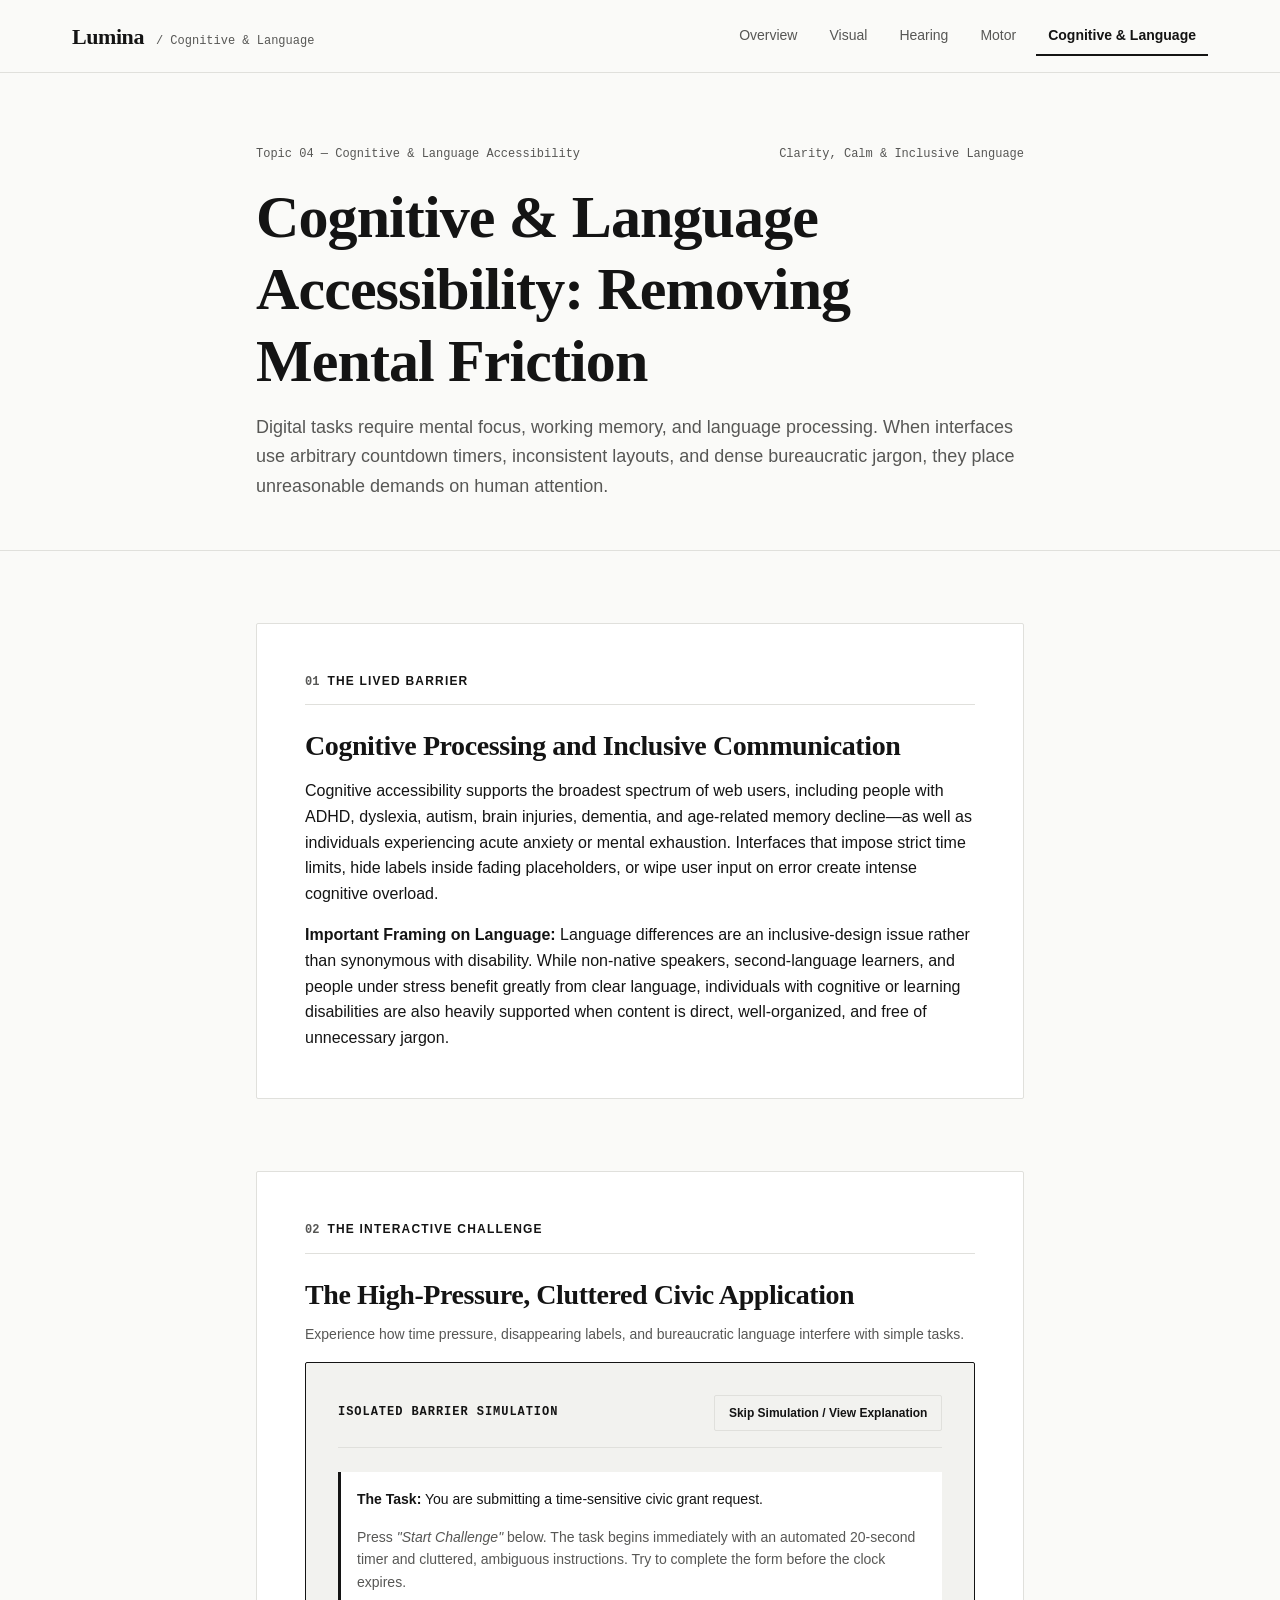
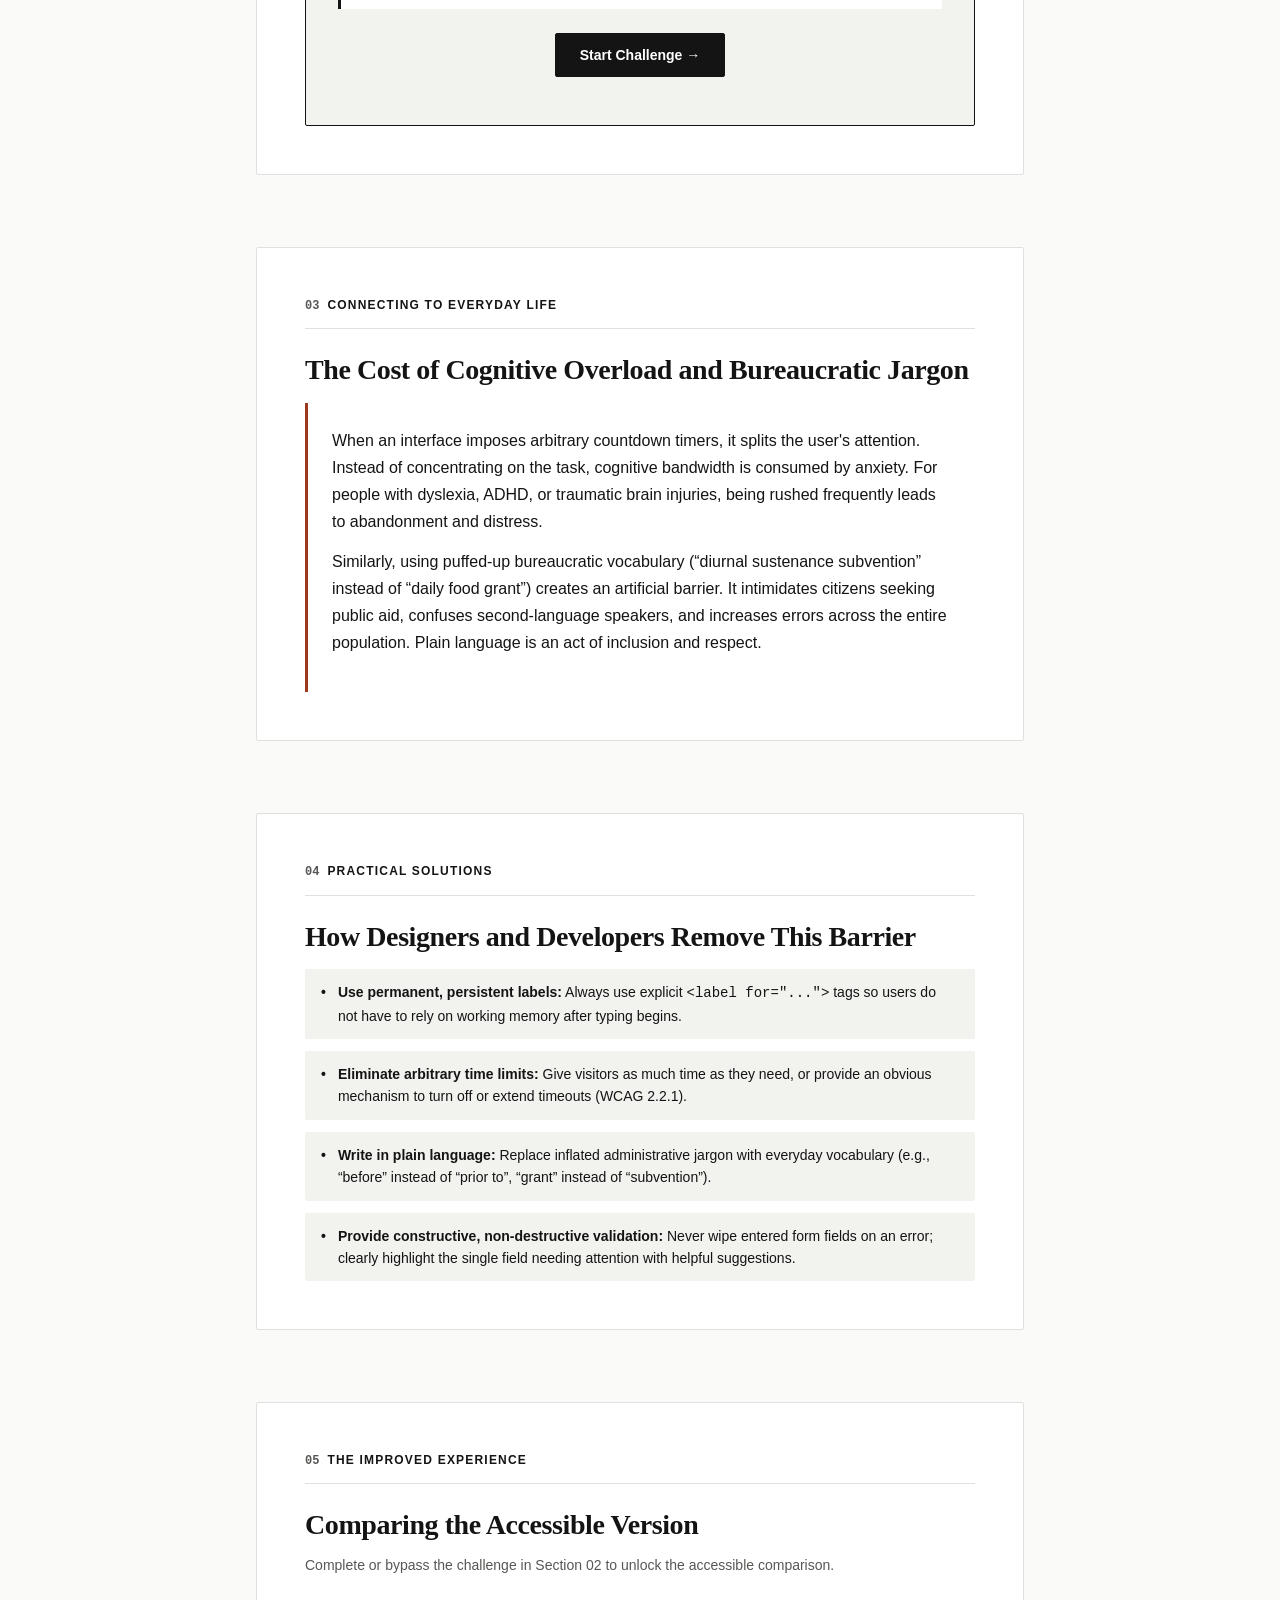
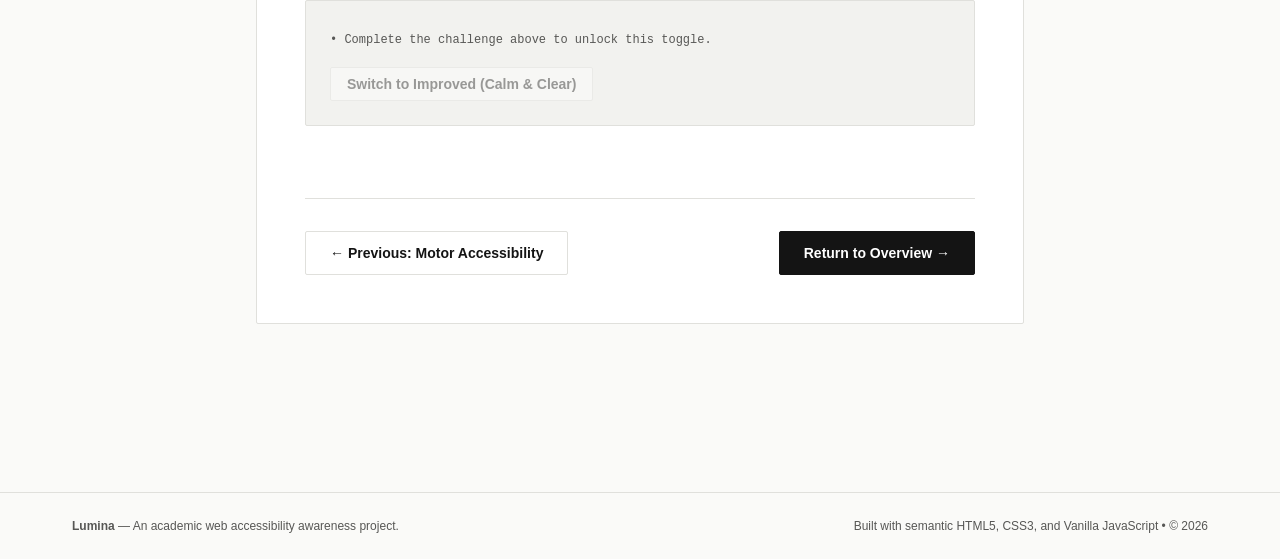
==== cognitive-language.html @ 9ef1d498 "Add initial Lumina accessibility design" ====
<!DOCTYPE html>
<html lang="en">
<head>
  <meta charset="UTF-8">
  <meta name="viewport" content="width=device-width, initial-scale=1.0">
  <title>Cognitive &amp; Language Accessibility — Lumina</title>
  <meta name="description" content="Explore how artificial countdown timers, visual clutter, and complex jargon create barriers, and how clear structure and plain language foster inclusion.">
  <link rel="stylesheet" href="css/style.css">
  <link rel="stylesheet" href="css/topics.css">
</head>
<body>

  <!-- Accessible Skip Link (WCAG 2.4.1) -->
  <a href="#main-content" class="skip-link">Skip to main content</a>

  <!-- Site Header -->
  <header class="site-header">
    <div class="header-container">
      <a href="index.html" class="site-logo" aria-label="Lumina Home">
        <span class="logo-text">Lumina</span>
        <span class="logo-tag">/ Cognitive &amp; Language</span>
      </a>

      <button class="nav-toggle" type="button" aria-expanded="false" aria-label="Open navigation">
        Menu
      </button>

      <nav class="primary-nav" aria-label="Primary Navigation">
        <ul class="nav-list">
          <li><a href="index.html" class="nav-link">Overview</a></li>
          <li><a href="visual.html" class="nav-link">Visual</a></li>
          <li><a href="hearing.html" class="nav-link">Hearing</a></li>
          <li><a href="motor.html" class="nav-link">Motor</a></li>
          <li><a href="cognitive-language.html" class="nav-link" aria-current="page">Cognitive &amp; Language</a></li>
        </ul>
      </nav>
    </div>
  </header>

  <!-- Main Content Landmark -->
  <main id="main-content" class="main-content">
    
    <!-- Topic Header -->
    <header class="topic-header">
      <div class="container-editorial">
        <div class="topic-meta">
          <span>Topic 04 &mdash; Cognitive &amp; Language Accessibility</span>
          <span>Clarity, Calm &amp; Inclusive Language</span>
        </div>
        <h1>Cognitive &amp; Language Accessibility: Removing Mental Friction</h1>
        <p class="lead-text">
          Digital tasks require mental focus, working memory, and language processing. When interfaces use arbitrary countdown timers, inconsistent layouts, and dense bureaucratic jargon, they place unreasonable demands on human attention.
        </p>
      </div>
    </header>

    <div class="container-editorial">
      <div class="topic-flow">

        <!-- 1. Empathetic Introduction -->
        <section class="topic-section" aria-labelledby="intro-heading">
          <div class="section-label">
            <span class="section-num">01</span>
            <span class="section-heading-text">The Lived Barrier</span>
          </div>
          <h2 id="intro-heading" style="font-size: var(--text-xl); margin-bottom: var(--space-md);">
            Cognitive Processing and Inclusive Communication
          </h2>
          <p>
            Cognitive accessibility supports the broadest spectrum of web users, including people with ADHD, dyslexia, autism, brain injuries, dementia, and age-related memory decline—as well as individuals experiencing acute anxiety or mental exhaustion. Interfaces that impose strict time limits, hide labels inside fading placeholders, or wipe user input on error create intense cognitive overload.
          </p>
          <p>
            <strong>Important Framing on Language:</strong> Language differences are an inclusive-design issue rather than synonymous with disability. While non-native speakers, second-language learners, and people under stress benefit greatly from clear language, individuals with cognitive or learning disabilities are also heavily supported when content is direct, well-organized, and free of unnecessary jargon.
          </p>
        </section>

        <!-- 2. The Interactive Challenge (Isolated Sandbox) -->
        <section class="topic-section" aria-labelledby="challenge-heading">
          <div class="section-label">
            <span class="section-num">02</span>
            <span class="section-heading-text">The Interactive Challenge</span>
          </div>
          <h2 id="challenge-heading" style="font-size: var(--text-xl); margin-bottom: var(--space-sm);">
            The High-Pressure, Cluttered Civic Application
          </h2>
          <p class="text-muted" style="font-size: var(--text-sm); margin-bottom: var(--space-md);">
            Experience how time pressure, disappearing labels, and bureaucratic language interfere with simple tasks.
          </p>

          <div class="challenge-sandbox" role="region" aria-label="Cognitive and language challenge sandbox">
            <div class="sandbox-header">
              <span class="sandbox-badge">
                Isolated Barrier Simulation
              </span>
              <button type="button" class="btn btn-outline btn-sm" id="btn-skip-cognitive-challenge">
                Skip Simulation / View Explanation
              </button>
            </div>

            <div class="sandbox-instructions">
              <p>
                <strong>The Task:</strong> You are submitting a time-sensitive civic grant request.
              </p>
              <p style="margin: 0; color: var(--color-text-muted);">
                Press <em>"Start Challenge"</em> below. The task begins immediately with an automated 20-second timer and cluttered, ambiguous instructions. Try to complete the form before the clock expires.
              </p>
            </div>

            <!-- Original Problematic Display Area -->
            <div id="cognitive-language-original-display">
              <div style="text-align: center; margin-bottom: var(--space-md);">
                <button type="button" class="btn btn-primary" id="btn-start-cognitive-task">
                  Start Challenge &rarr;
                </button>
              </div>

              <!-- Active Task Container (Revealed upon Start) -->
              <div id="cognitive-task-active-area" style="display: none;">
                
                <!-- Countdown Timer Bar -->
                <div style="display: flex; justify-content: space-between; align-items: center; background-color: var(--color-surface); border: 1px solid var(--color-border); padding: var(--space-xs) var(--space-md); border-radius: var(--radius-sm); margin-bottom: var(--space-md);">
                  <span style="font-size: var(--text-xs); font-family: var(--font-mono); font-weight: 700;">
                    SESSION TIMEOUT:
                  </span>
                  <span id="cognitive-active-timer" class="cognitive-timer-display">
                    00:20
                  </span>
                </div>

                <!-- Cluttered Bureaucratic Instructions -->
                <div class="cluttered-instruction-box">
                  <p style="font-weight: 700; margin-bottom: 4px;">
                    Statutory Subvention Protocol 8(b):
                  </p>
                  <p style="margin: 0; color: var(--color-text-muted);">
                    Pursuant to subsection 4(c), applicants must furnish diurnal sustenance verification documentation prior to authorization of pecuniary subventions. Non-compliance precipitates immediate declination.
                  </p>
                </div>

                <!-- Cluttered Form: Disappearing Placeholders, No Permanent Labels -->
                <form id="cognitive-cluttered-form">
                  <div class="form-field">
                    <input type="text" placeholder="Enter alphanumeric citizen reference ID..." required>
                  </div>
                  <div class="form-field">
                    <input type="text" placeholder="Designate diurnal sustenance disbursement sum..." required>
                  </div>
                  <div class="form-field">
                    <input type="email" placeholder="Primary electronic transmission address..." required>
                  </div>

                  <button type="submit" class="btn btn-primary btn-sm" style="width: 100%;">
                    Submit Application Before Timeout
                  </button>
                </form>
              </div>
            </div>

            <!-- Feedback Box -->
            <div id="cognitive-challenge-feedback" class="challenge-status-box" aria-live="polite"></div>
          </div>
        </section>

        <!-- 3. Real-Life Explanation Section -->
        <section class="topic-section" aria-labelledby="explanation-heading">
          <div class="section-label">
            <span class="section-num">03</span>
            <span class="section-heading-text">Connecting to Everyday Life</span>
          </div>
          <h2 id="explanation-heading" style="font-size: var(--text-xl); margin-bottom: var(--space-md);">
            The Cost of Cognitive Overload and Bureaucratic Jargon
          </h2>
          <div class="explanation-panel">
            <p>
              When an interface imposes arbitrary countdown timers, it splits the user's attention. Instead of concentrating on the task, cognitive bandwidth is consumed by anxiety. For people with dyslexia, ADHD, or traumatic brain injuries, being rushed frequently leads to abandonment and distress.
            </p>
            <p>
              Similarly, using puffed-up bureaucratic vocabulary (&ldquo;diurnal sustenance subvention&rdquo; instead of &ldquo;daily food grant&rdquo;) creates an artificial barrier. It intimidates citizens seeking public aid, confuses second-language speakers, and increases errors across the entire population. Plain language is an act of inclusion and respect.
            </p>
          </div>
        </section>

        <!-- 4. Practical Solutions (Concise Bullet Points) -->
        <section class="topic-section" aria-labelledby="solutions-heading">
          <div class="section-label">
            <span class="section-num">04</span>
            <span class="section-heading-text">Practical Solutions</span>
          </div>
          <h2 id="solutions-heading" style="font-size: var(--text-xl); margin-bottom: var(--space-md);">
            How Designers and Developers Remove This Barrier
          </h2>
          <ul class="solutions-list">
            <li>
              <span class="solution-bullet">&bull;</span>
              <div>
                <strong>Use permanent, persistent labels:</strong> Always use explicit <code>&lt;label for="..."&gt;</code> tags so users do not have to rely on working memory after typing begins.
              </div>
            </li>
            <li>
              <span class="solution-bullet">&bull;</span>
              <div>
                <strong>Eliminate arbitrary time limits:</strong> Give visitors as much time as they need, or provide an obvious mechanism to turn off or extend timeouts (WCAG 2.2.1).
              </div>
            </li>
            <li>
              <span class="solution-bullet">&bull;</span>
              <div>
                <strong>Write in plain language:</strong> Replace inflated administrative jargon with everyday vocabulary (e.g., &ldquo;before&rdquo; instead of &ldquo;prior to&rdquo;, &ldquo;grant&rdquo; instead of &ldquo;subvention&rdquo;).
              </div>
            </li>
            <li>
              <span class="solution-bullet">&bull;</span>
              <div>
                <strong>Provide constructive, non-destructive validation:</strong> Never wipe entered form fields on an error; clearly highlight the single field needing attention with helpful suggestions.
              </div>
            </li>
          </ul>
        </section>

        <!-- 5. Gated Improved Experience -->
        <section class="topic-section" aria-labelledby="improved-heading">
          <div class="section-label">
            <span class="section-num">05</span>
            <span class="section-heading-text">The Improved Experience</span>
          </div>
          <h2 id="improved-heading" style="font-size: var(--text-xl); margin-bottom: var(--space-sm);">
            Comparing the Accessible Version
          </h2>
          <p class="text-muted" style="font-size: var(--text-sm); margin-bottom: var(--space-lg);">
            Complete or bypass the challenge in Section 02 to unlock the accessible comparison.
          </p>

          <div class="gated-toggle-wrapper">
            <div class="toggle-header">
              <div>
                <span id="cog-lang-gate-status" class="gate-status-msg">
                  &bull; Complete the challenge above to unlock this toggle.
                </span>
              </div>
              <div class="switch-control">
                <button type="button" 
                        class="toggle-btn" 
                        id="cog-lang-toggle-btn" 
                        disabled 
                        aria-disabled="true" 
                        aria-pressed="false">
                  Switch to Improved (Calm &amp; Clear)
                </button>
              </div>
            </div>

            <!-- Improved Experience Card -->
            <div id="cog-lang-improved-display" class="improved-display-card">
              <span class="eyebrow" style="color: var(--color-success);">&check; Calm, Plain-Language Application</span>
              <h3 style="margin-bottom: var(--space-xs);">Community Support Grant Application</h3>
              
              <!-- Plain Language Notice -->
              <div style="background-color: var(--color-surface-muted); border-left: 3px solid var(--color-text); padding: var(--space-md); margin: var(--space-md) 0;">
                <p style="font-weight: 700; font-size: var(--text-sm); margin-bottom: 2px;">
                  What you need to know:
                </p>
                <p style="font-size: var(--text-sm); margin: 0; color: var(--color-text);">
                  If you need emergency funding for daily food or basic living costs, please complete the fields below. There is no countdown timer, and you can take as much time as you need.
                </p>
              </div>

              <!-- Calm Form with Permanent Labels and Helper Notes -->
              <div style="max-width: 32rem; margin-top: var(--space-lg);">
                <div class="form-field">
                  <label for="calm-citizen-id">Full Name or Reference Number</label>
                  <span style="font-size: var(--text-xs); color: var(--color-text-muted);">As it appears on your identification card.</span>
                  <input type="text" id="calm-citizen-id" value="Alex Morgan" readonly>
                </div>

                <div class="form-field">
                  <label for="calm-grant-amount">Requested Grant Amount (&pound;)</label>
                  <span style="font-size: var(--text-xs); color: var(--color-text-muted);">Enter the estimated sum needed for living expenses this week.</span>
                  <input type="text" id="calm-grant-amount" value="150.00" readonly>
                </div>

                <div class="form-field">
                  <label for="calm-contact-email">Email Address</label>
                  <span style="font-size: var(--text-xs); color: var(--color-text-muted);">We will email your confirmation and next steps here.</span>
                  <input type="email" id="calm-contact-email" value="alex.morgan@example.com" readonly>
                </div>
              </div>

              <div style="border-top: 1px solid var(--color-border); padding-top: var(--space-md); margin-top: var(--space-md); font-size: var(--text-xs); color: var(--color-text-muted);">
                <strong>Why this version succeeds:</strong> No countdown timer pressures the reader. Field labels are permanent and clearly separated from helper hints, and the instructions are written in plain, respectful English that everyone can understand.
              </div>
            </div>
          </div>

          <!-- Bottom Navigation -->
          <nav class="topic-nav-footer" aria-label="Experience pagination">
            <a href="motor.html" class="btn btn-outline">
              &larr; Previous: Motor Accessibility
            </a>
            <a href="index.html" class="btn btn-primary">
              Return to Overview &rarr;
            </a>
          </nav>
        </section>

      </div>
    </div>
  </main>

  <!-- Minimal Single-Line Footer -->
  <footer class="site-footer">
    <div class="footer-container">
      <span><strong>Lumina</strong> &mdash; An academic web accessibility awareness project.</span>
      <span>Built with semantic HTML5, CSS3, and Vanilla JavaScript &bull; &copy; 2026</span>
    </div>
  </footer>

  <!-- Scripts -->
  <script src="js/main.js"></script>
  <script src="js/cognitive-language.js"></script>
</body>
</html>
---- css/style.css ----
/* ==========================================================================
   LUMINA CORE DESIGN SYSTEM & STYLESHEET
   Minimalist, editorial visual architecture inspired by SiteInspire.
   Pure CSS3. WCAG 2.1 AA/AAA compliant.
   ========================================================================== */

/* --------------------------------------------------------------------------
   1. Design Tokens (Custom Properties)
   -------------------------------------------------------------------------- */
:root {
  /* SiteInspire Editorial Palette */
  --color-bg: #FAFAF8;              /* Warm gallery alabaster */
  --color-surface: #FFFFFF;         /* Crisp white */
  --color-surface-muted: #F2F2EF;   /* Architectural light stone */
  --color-surface-hover: #ECECE8;   /* Subtle interactive hover */
  
  --color-text: #141414;            /* Deep charcoal ink (> 15:1 contrast) */
  --color-text-muted: #575755;      /* Editorial slate graphite (> 5.8:1 contrast) */
  --color-text-subtle: #767673;     /* Meta / timestamps */

  --color-border: #E0E0DC;          /* Hairline divider */
  --color-border-strong: #141414;   /* High-contrast structural line */

  --color-accent: #9C381E;          /* Terracotta / Sienna accent */
  --color-accent-subtle: #F7EBE8;   /* Soft terracotta tint */
  --color-navy: #1E3A5F;            /* Deep architectural navy */
  --color-success: #1E5C34;         /* Muted forest green */
  --color-success-bg: #EDF5F0;

  /* Typography */
  --font-serif: "Charter", "Bitstream Charter", "Sitka Text", "Cambria", Georgia, serif;
  --font-sans: -apple-system, BlinkMacSystemFont, "Segoe UI", Roboto, "Helvetica Neue", Arial, sans-serif;
  --font-mono: "SFMono-Regular", Consolas, "Liberation Mono", Menlo, Courier, monospace;

  /* Type Scale */
  --text-xs: 0.75rem;     /* 12px */
  --text-sm: 0.875rem;    /* 14px */
  --text-base: 1rem;       /* 16px */
  --text-md: 1.125rem;    /* 18px */
  --text-lg: 1.375rem;    /* 22px */
  --text-xl: 1.75rem;     /* 28px */
  --text-2xl: 2.25rem;    /* 36px */
  --text-3xl: 3rem;       /* 48px */
  --text-4xl: 3.75rem;    /* 60px */

  /* Spacing Scale */
  --space-2xs: 0.25rem;   /* 4px */
  --space-xs: 0.5rem;     /* 8px */
  --space-sm: 0.75rem;    /* 12px */
  --space-md: 1rem;       /* 16px */
  --space-lg: 1.5rem;     /* 24px */
  --space-xl: 2rem;       /* 32px */
  --space-2xl: 3rem;      /* 48px */
  --space-3xl: 4.5rem;    /* 72px */
  --space-4xl: 6rem;      /* 96px */

  /* Structural Dimensions */
  --max-width-site: 75rem;        /* 1200px */
  --max-width-editorial: 52rem;   /* 832px */
  --max-width-prose: 44rem;       /* 704px */
  
  --radius-sm: 2px;
  --radius-md: 4px;

  --transition-quick: 120ms ease;
  --transition-smooth: 200ms ease;
}

/* --------------------------------------------------------------------------
   2. Reset & Baseline
   -------------------------------------------------------------------------- */
*, *::before, *::after {
  box-sizing: border-box;
  margin: 0;
  padding: 0;
}

html {
  font-size: 100%;
  scroll-behavior: smooth;
  text-size-adjust: 100%;
}

@media (prefers-reduced-motion: reduce) {
  html {
    scroll-behavior: auto;
  }
  *, *::before, *::after {
    animation-duration: 0.01ms !important;
    animation-iteration-count: 1 !important;
    transition-duration: 0.01ms !important;
  }
}

body {
  background-color: var(--color-bg);
  color: var(--color-text);
  font-family: var(--font-sans);
  font-size: var(--text-base);
  line-height: 1.6;
  min-height: 100vh;
  display: flex;
  flex-direction: column;
  -webkit-font-smoothing: antialiased;
}

/* --------------------------------------------------------------------------
   3. Accessible Focus Indicators (WCAG 2.4.7 & 2.4.11)
   -------------------------------------------------------------------------- */
:focus-visible {
  outline: 2px solid var(--color-text);
  outline-offset: 3px;
  border-radius: var(--radius-sm);
}

/* Skip to Content Link */
.skip-link {
  position: absolute;
  top: var(--space-md);
  left: var(--space-md);
  background-color: var(--color-text);
  color: var(--color-surface);
  padding: var(--space-xs) var(--space-md);
  font-size: var(--text-sm);
  font-weight: 600;
  text-decoration: none;
  z-index: 9999;
  transform: translateY(-200%);
  transition: transform var(--transition-quick);
  border-radius: var(--radius-sm);
}

.skip-link:focus {
  transform: translateY(0);
}

/* --------------------------------------------------------------------------
   4. Typography
   -------------------------------------------------------------------------- */
h1, h2, h3, h4 {
  font-family: var(--font-serif);
  color: var(--color-text);
  font-weight: 700;
  line-height: 1.2;
  letter-spacing: -0.015em;
}

h1 {
  font-size: clamp(2rem, 4.5vw + 1rem, var(--text-4xl));
  margin-bottom: var(--space-md);
}

h2 {
  font-size: clamp(1.5rem, 2.5vw + 0.5rem, var(--text-2xl));
  margin-bottom: var(--space-sm);
}

h3 {
  font-size: var(--text-lg);
  margin-bottom: var(--space-xs);
}

p {
  margin-bottom: var(--space-md);
}

p:last-child {
  margin-bottom: 0;
}

.lead-text {
  font-size: var(--text-md);
  line-height: 1.65;
  color: var(--color-text-muted);
}

.text-muted {
  color: var(--color-text-muted);
}

.eyebrow {
  display: block;
  font-family: var(--font-mono);
  font-size: var(--text-xs);
  text-transform: uppercase;
  letter-spacing: 0.1em;
  color: var(--color-text-muted);
  margin-bottom: var(--space-xs);
}

/* --------------------------------------------------------------------------
   5. Site Header & Editorial Navigation
   -------------------------------------------------------------------------- */
.site-header {
  background-color: var(--color-bg);
  border-bottom: 1px solid var(--color-border);
  position: sticky;
  top: 0;
  z-index: 100;
}

.header-container {
  max-width: var(--max-width-site);
  margin: 0 auto;
  padding: var(--space-md) var(--space-xl);
  display: flex;
  align-items: center;
  justify-content: space-between;
  gap: var(--space-md);
}

.site-logo {
  display: flex;
  align-items: baseline;
  gap: var(--space-xs);
  text-decoration: none;
  color: var(--color-text);
}

.logo-text {
  font-family: var(--font-serif);
  font-size: var(--text-lg);
  font-weight: 700;
  letter-spacing: -0.02em;
}

.logo-tag {
  font-family: var(--font-mono);
  font-size: var(--text-xs);
  color: var(--color-text-muted);
  margin-left: var(--space-2xs);
}

.primary-nav {
  display: flex;
  align-items: center;
}

.nav-list {
  display: flex;
  align-items: center;
  list-style: none;
  gap: var(--space-xs);
}

.nav-link {
  display: inline-block;
  padding: var(--space-xs) var(--space-sm);
  color: var(--color-text-muted);
  text-decoration: none;
  font-size: var(--text-sm);
  font-weight: 500;
  border-bottom: 2px solid transparent;
  transition: color var(--transition-quick), border-color var(--transition-quick);
}

.nav-link:hover {
  color: var(--color-text);
}

.nav-link[aria-current="page"] {
  color: var(--color-text);
  font-weight: 600;
  border-bottom-color: var(--color-text);
}

/* Mobile Nav Toggle */
.nav-toggle {
  display: none;
  background: transparent;
  border: 1px solid var(--color-border);
  border-radius: var(--radius-sm);
  padding: var(--space-xs) var(--space-sm);
  color: var(--color-text);
  font-family: var(--font-sans);
  font-size: var(--text-xs);
  font-weight: 600;
  text-transform: uppercase;
  letter-spacing: 0.05em;
  cursor: pointer;
}

.nav-toggle:hover {
  background-color: var(--color-surface);
}

/* --------------------------------------------------------------------------
   6. Content Layout Containers
   -------------------------------------------------------------------------- */
.main-content {
  flex: 1;
}

.container {
  max-width: var(--max-width-site);
  margin: 0 auto;
  padding: 0 var(--space-xl);
}

.container-editorial {
  max-width: var(--max-width-editorial);
  margin: 0 auto;
  padding: 0 var(--space-xl);
}

/* --------------------------------------------------------------------------
   7. Buttons & Links (Understated Editorial Styling)
   -------------------------------------------------------------------------- */
.btn {
  display: inline-flex;
  align-items: center;
  justify-content: center;
  gap: var(--space-xs);
  min-height: 44px;
  padding: var(--space-xs) var(--space-lg);
  font-family: var(--font-sans);
  font-size: var(--text-sm);
  font-weight: 600;
  text-decoration: none;
  border-radius: var(--radius-sm);
  border: 1px solid transparent;
  cursor: pointer;
  transition: background-color var(--transition-quick), color var(--transition-quick), border-color var(--transition-quick);
}

.btn-primary {
  background-color: var(--color-text);
  color: var(--color-surface);
  border-color: var(--color-text);
}

.btn-primary:hover {
  background-color: #2E2E2E;
  border-color: #2E2E2E;
}

.btn-outline {
  background-color: transparent;
  color: var(--color-text);
  border-color: var(--color-border);
}

.btn-outline:hover {
  background-color: var(--color-surface);
  border-color: var(--color-text);
}

.btn-subtle {
  background-color: var(--color-surface-muted);
  color: var(--color-text);
  border-color: var(--color-border);
}

.btn-subtle:hover {
  background-color: var(--color-surface);
  border-color: var(--color-text-muted);
}

.btn-sm {
  min-height: 36px;
  padding: 0.35rem 0.85rem;
  font-size: var(--text-xs);
}

/* --------------------------------------------------------------------------
   8. Clean Minimalist Single-Line Footer
   -------------------------------------------------------------------------- */
.site-footer {
  border-top: 1px solid var(--color-border);
  background-color: var(--color-bg);
  margin-top: var(--space-4xl);
  padding: var(--space-lg) 0;
}

.footer-container {
  max-width: var(--max-width-site);
  margin: 0 auto;
  padding: 0 var(--space-xl);
  display: flex;
  justify-content: space-between;
  align-items: center;
  flex-wrap: wrap;
  gap: var(--space-sm);
  font-size: var(--text-xs);
  color: var(--color-text-muted);
}

.footer-container a {
  color: var(--color-text);
  text-decoration: none;
}

.footer-container a:hover {
  text-decoration: underline;
}

/* --------------------------------------------------------------------------
   9. Responsive Breakpoints
   -------------------------------------------------------------------------- */
@media (max-width: 860px) {
  .header-container {
    padding: var(--space-sm) var(--space-md);
  }

  .nav-toggle {
    display: inline-flex;
  }

  .primary-nav {
    display: none;
    position: absolute;
    top: 100%;
    left: 0;
    right: 0;
    background-color: var(--color-bg);
    border-bottom: 1px solid var(--color-border);
    padding: var(--space-md);
    box-shadow: 0 4px 12px rgba(0, 0, 0, 0.05);
  }

  .primary-nav.is-open {
    display: block;
  }

  .nav-list {
    flex-direction: column;
    align-items: stretch;
    gap: var(--space-2xs);
  }

  .nav-link {
    padding: var(--space-sm) var(--space-md);
    width: 100%;
    border-bottom: none;
  }

  .nav-link[aria-current="page"] {
    background-color: var(--color-surface-muted);
  }

  .container,
  .container-editorial {
    padding: 0 var(--space-md);
  }

  .footer-container {
    flex-direction: column;
    align-items: flex-start;
  }
}
---- css/topics.css ----
/* ==========================================================================
   LUMINA TOPIC EXPERIENCES & INTERACTIVE CHALLENGES
   Editorial layout, isolated sandboxes, gated toggles, and accessible comparisons.
   ========================================================================== */

/* --------------------------------------------------------------------------
   1. Topic Header & Section Structure
   -------------------------------------------------------------------------- */
.topic-header {
  padding: var(--space-3xl) 0 var(--space-2xl) 0;
  border-bottom: 1px solid var(--color-border);
}

.topic-meta {
  display: flex;
  align-items: center;
  justify-content: space-between;
  gap: var(--space-md);
  margin-bottom: var(--space-md);
  font-family: var(--font-mono);
  font-size: var(--text-xs);
  color: var(--color-text-muted);
}

.topic-flow {
  display: flex;
  flex-direction: column;
  gap: var(--space-3xl);
  padding: var(--space-3xl) 0;
}

.topic-section {
  position: relative;
  background-color: var(--color-surface);
  border: 1px solid var(--color-border);
  border-radius: var(--radius-sm);
  padding: clamp(var(--space-xl), 4vw, var(--space-2xl));
}

.section-label {
  display: flex;
  align-items: baseline;
  gap: var(--space-xs);
  margin-bottom: var(--space-lg);
  border-bottom: 1px solid var(--color-border);
  padding-bottom: var(--space-sm);
}

.section-num {
  font-family: var(--font-mono);
  font-size: var(--text-xs);
  font-weight: 700;
  color: var(--color-text-muted);
}

.section-heading-text {
  font-family: var(--font-sans);
  font-size: var(--text-xs);
  text-transform: uppercase;
  letter-spacing: 0.1em;
  font-weight: 700;
  color: var(--color-text);
}

/* --------------------------------------------------------------------------
   2. Dedicated Challenge Sandbox (Isolated Demonstration)
   -------------------------------------------------------------------------- */
.challenge-sandbox {
  border: 1px solid var(--color-border-strong);
  background-color: var(--color-surface-muted);
  border-radius: var(--radius-sm);
  padding: var(--space-xl);
  position: relative;
  margin-top: var(--space-md);
}

.sandbox-header {
  display: flex;
  align-items: center;
  justify-content: space-between;
  flex-wrap: wrap;
  gap: var(--space-sm);
  padding-bottom: var(--space-md);
  margin-bottom: var(--space-lg);
  border-bottom: 1px solid var(--color-border);
}

.sandbox-badge {
  font-family: var(--font-mono);
  font-size: var(--text-xs);
  font-weight: 700;
  text-transform: uppercase;
  letter-spacing: 0.08em;
  color: var(--color-text);
  display: inline-flex;
  align-items: center;
  gap: var(--space-2xs);
}

.sandbox-instructions {
  background-color: var(--color-surface);
  border-left: 3px solid var(--color-text);
  padding: var(--space-md);
  margin-bottom: var(--space-lg);
  font-size: var(--text-sm);
  line-height: 1.6;
}

.sandbox-interactive-zone {
  background-color: var(--color-surface);
  border: 1px solid var(--color-border);
  border-radius: var(--radius-sm);
  padding: var(--space-xl);
  margin-bottom: var(--space-lg);
}

.challenge-status-box {
  margin-top: var(--space-md);
  padding: var(--space-md);
  border: 1px solid var(--color-border);
  background-color: var(--color-surface);
  font-size: var(--text-sm);
  line-height: 1.6;
  display: none;
}

.challenge-status-box.is-visible {
  display: block;
}

/* --------------------------------------------------------------------------
   3. Real-Life Explanation Section (Connecting Difficulty to Barriers)
   -------------------------------------------------------------------------- */
.explanation-panel {
  background-color: var(--color-surface);
  border-left: 3px solid var(--color-accent);
  padding: var(--space-lg);
  margin-top: var(--space-md);
  font-size: var(--text-base);
  line-height: 1.7;
}

.explanation-panel p {
  color: var(--color-text);
  margin-bottom: var(--space-sm);
}

/* --------------------------------------------------------------------------
   4. Practical Solutions (Clean, Understandable Bullet Points)
   -------------------------------------------------------------------------- */
.solutions-list {
  list-style: none;
  margin-top: var(--space-md);
  display: flex;
  flex-direction: column;
  gap: var(--space-sm);
}

.solutions-list li {
  display: flex;
  align-items: flex-start;
  gap: var(--space-sm);
  font-size: var(--text-sm);
  line-height: 1.6;
  padding: var(--space-sm) var(--space-md);
  background-color: var(--color-surface-muted);
  border-radius: var(--radius-sm);
}

.solution-bullet {
  font-weight: 700;
  color: var(--color-text);
  flex-shrink: 0;
}

/* --------------------------------------------------------------------------
   5. Gated Improved-Version Toggle & Reveal
   -------------------------------------------------------------------------- */
.gated-toggle-wrapper {
  background-color: var(--color-surface-muted);
  border: 1px solid var(--color-border);
  border-radius: var(--radius-sm);
  padding: var(--space-lg);
  margin-bottom: var(--space-xl);
}

.toggle-header {
  display: flex;
  align-items: center;
  justify-content: space-between;
  flex-wrap: wrap;
  gap: var(--space-md);
}

.gate-status-msg {
  font-family: var(--font-mono);
  font-size: var(--text-xs);
  color: var(--color-text-muted);
}

.gate-status-msg.is-unlocked {
  color: var(--color-success);
  font-weight: 700;
}

.switch-control {
  display: inline-flex;
  align-items: center;
  gap: var(--space-xs);
}

.toggle-btn {
  background-color: var(--color-surface);
  border: 1px solid var(--color-border);
  padding: var(--space-xs) var(--space-md);
  font-size: var(--text-sm);
  font-weight: 600;
  cursor: pointer;
  border-radius: var(--radius-sm);
  color: var(--color-text);
  transition: all var(--transition-quick);
}

.toggle-btn:disabled {
  opacity: 0.4;
  cursor: not-allowed;
  border-color: var(--color-border);
}

.toggle-btn.is-active {
  background-color: var(--color-text);
  color: var(--color-surface);
  border-color: var(--color-text);
}

.improved-display-card {
  display: none;
  background-color: var(--color-surface);
  border: 1px solid var(--color-border-strong);
  border-radius: var(--radius-sm);
  padding: var(--space-xl);
  margin-top: var(--space-lg);
}

.improved-display-card.is-active {
  display: block;
}

/* --------------------------------------------------------------------------
   6. Visual Challenge Specifics (Dark / Occluded Visual Field Simulation)
   -------------------------------------------------------------------------- */
.occluded-viewport {
  position: relative;
  width: 100%;
  min-height: 220px;
  background-color: #0F0F0E; /* Dark simulated obstructed field */
  border: 1px solid #2B2B28;
  border-radius: var(--radius-sm);
  overflow: hidden;
  display: flex;
  align-items: center;
  justify-content: center;
  color: #FFFFFF;
}

.occluded-overlay {
  position: absolute;
  inset: 0;
  background: radial-gradient(circle at center, rgba(15,15,14,0.92) 0%, rgba(10,10,10,0.99) 70%);
  display: flex;
  flex-direction: column;
  align-items: center;
  justify-content: center;
  text-align: center;
  padding: var(--space-md);
  font-family: var(--font-mono);
  font-size: var(--text-xs);
  color: #A3A39E;
}

.occluded-task-content {
  opacity: 0.05; /* Barely perceptible visual cues, simulating severe visual obstruction */
  pointer-events: none;
}

/* --------------------------------------------------------------------------
   7. Hearing Challenge Specifics (Silent Audio-Only Media Broadcast)
   -------------------------------------------------------------------------- */
.silent-broadcast-frame {
  background-color: #1A1A18;
  color: #FFFFFF;
  border-radius: var(--radius-sm);
  padding: var(--space-xl);
  text-align: center;
  position: relative;
}

.audio-track-status {
  display: inline-flex;
  align-items: center;
  gap: var(--space-2xs);
  background-color: #2D2D2A;
  color: #E0E0DC;
  font-family: var(--font-mono);
  font-size: var(--text-xs);
  padding: 0.25rem 0.6rem;
  border-radius: var(--radius-sm);
  margin-bottom: var(--space-md);
}

.silent-media-screen {
  min-height: 120px;
  background-color: #0D0D0C;
  border: 1px solid #333330;
  border-radius: var(--radius-sm);
  display: flex;
  flex-direction: column;
  align-items: center;
  justify-content: center;
  padding: var(--space-md);
  margin-bottom: var(--space-lg);
}

/* --------------------------------------------------------------------------
   8. Motor Challenge Specifics (Local Pointer Suppression)
   -------------------------------------------------------------------------- */
.pointer-suppressed-area {
  position: relative;
  background-color: var(--color-surface);
  border: 1px solid var(--color-border);
  padding: var(--space-lg);
}

.pointer-suppressed-controls {
  display: flex;
  flex-direction: column;
  gap: var(--space-md);
}

.pointer-warning-banner {
  font-family: var(--font-mono);
  font-size: var(--text-xs);
  background-color: var(--color-surface-muted);
  border: 1px solid var(--color-border);
  padding: var(--space-xs) var(--space-sm);
  margin-bottom: var(--space-md);
  color: var(--color-text);
}

/* Deliberately poor keyboard order demonstration */
.awkward-btn {
  padding: 6px 10px;
  font-size: var(--text-xs);
  border: 1px solid #CCC;
  background: #FFF;
  cursor: pointer;
}

.awkward-btn:focus {
  /* Missing prominent outline on one control in the barrier version */
  outline: none;
}

/* --------------------------------------------------------------------------
   9. Cognitive & Language Challenge Specifics
   -------------------------------------------------------------------------- */
.cognitive-timer-display {
  font-family: var(--font-mono);
  font-size: var(--text-md);
  font-weight: 700;
  color: var(--color-accent);
}

.cluttered-instruction-box {
  background-color: var(--color-surface-muted);
  border: 1px solid var(--color-border);
  padding: var(--space-md);
  font-size: var(--text-xs);
  line-height: 1.7;
  margin-bottom: var(--space-md);
}

/* Form Styles */
.form-field {
  display: flex;
  flex-direction: column;
  gap: var(--space-2xs);
  margin-bottom: var(--space-md);
}

.form-field label {
  font-size: var(--text-sm);
  font-weight: 600;
  color: var(--color-text);
}

.form-field input,
.form-field select,
.form-field textarea {
  padding: var(--space-xs) var(--space-sm);
  border: 1px solid var(--color-border);
  border-radius: var(--radius-sm);
  font-family: var(--font-sans);
  font-size: var(--text-sm);
  background-color: var(--color-surface);
  color: var(--color-text);
  min-height: 40px;
}

.form-field input:focus,
.form-field select:focus,
.form-field textarea:focus {
  border-color: var(--color-text);
}

/* --------------------------------------------------------------------------
   10. Topic Pagination
   -------------------------------------------------------------------------- */
.topic-nav-footer {
  display: flex;
  justify-content: space-between;
  align-items: center;
  flex-wrap: wrap;
  gap: var(--space-md);
  margin-top: var(--space-3xl);
  padding-top: var(--space-xl);
  border-top: 1px solid var(--color-border);
}
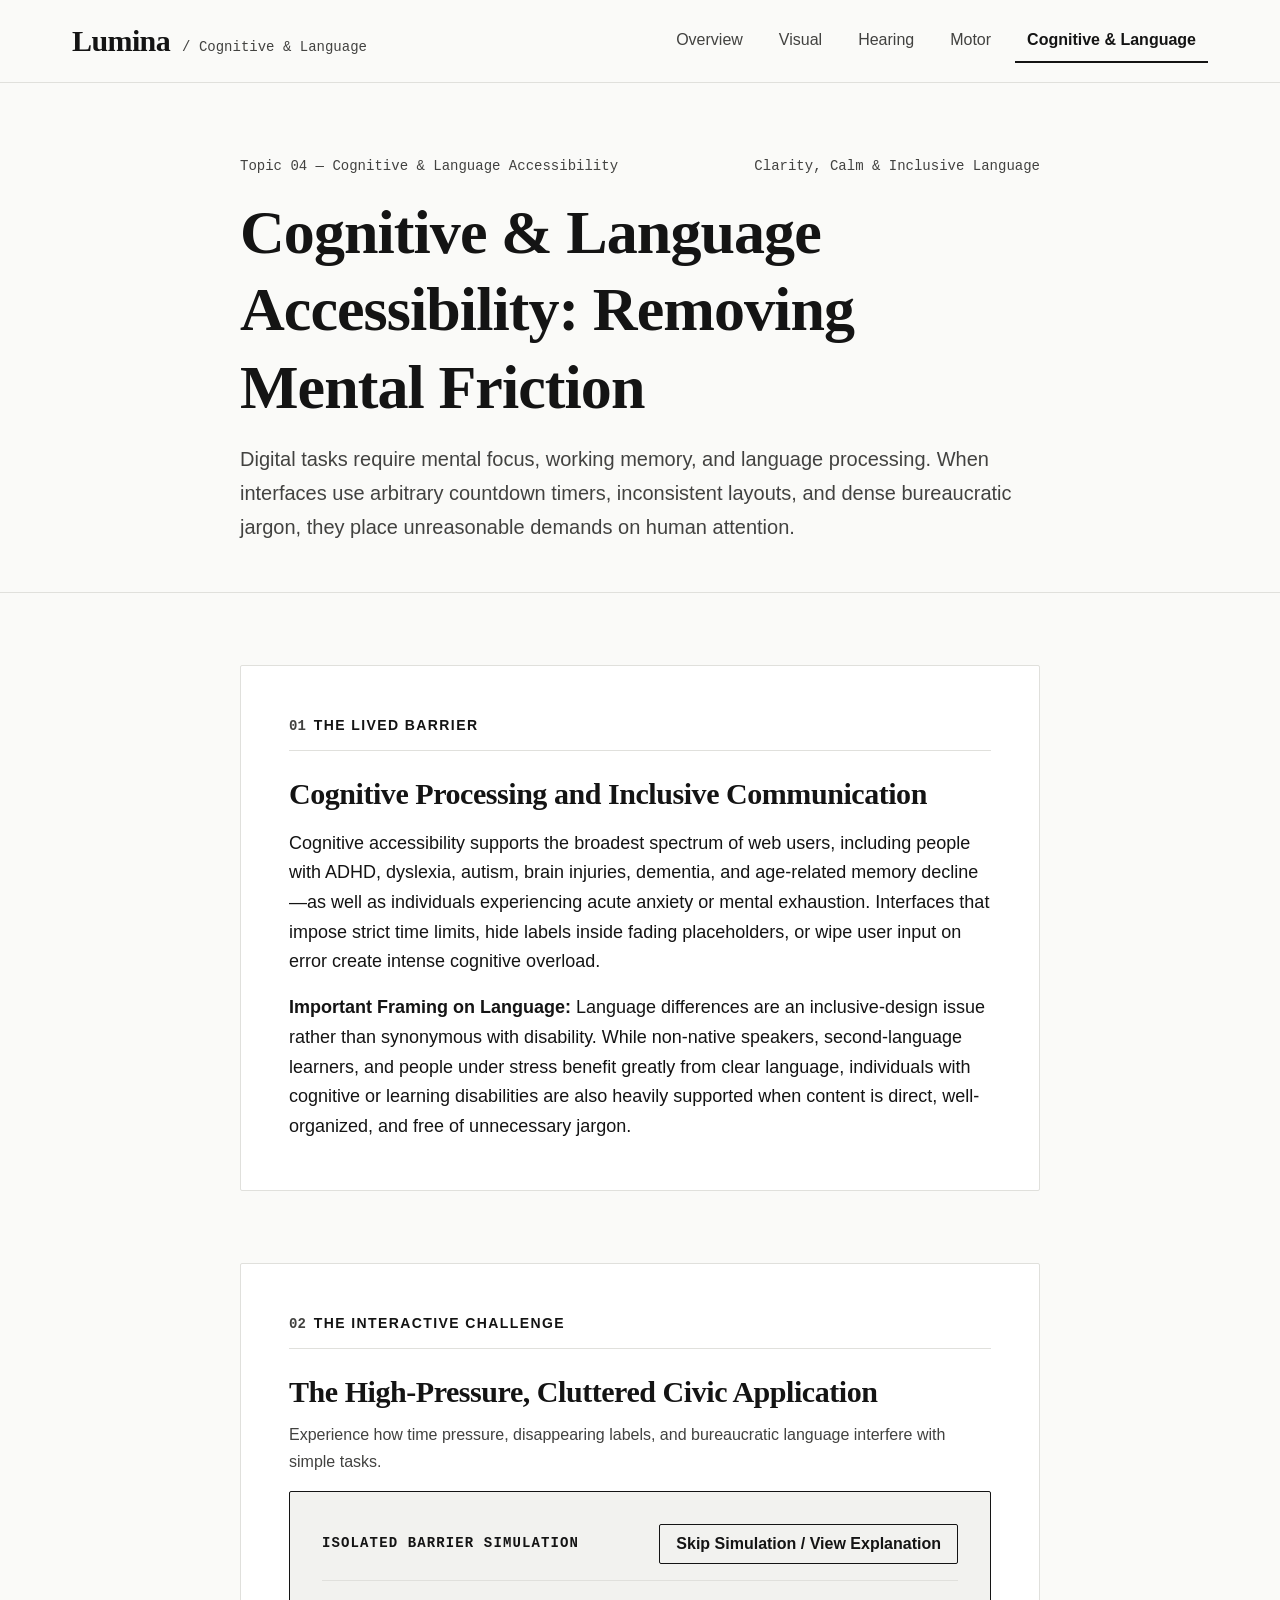
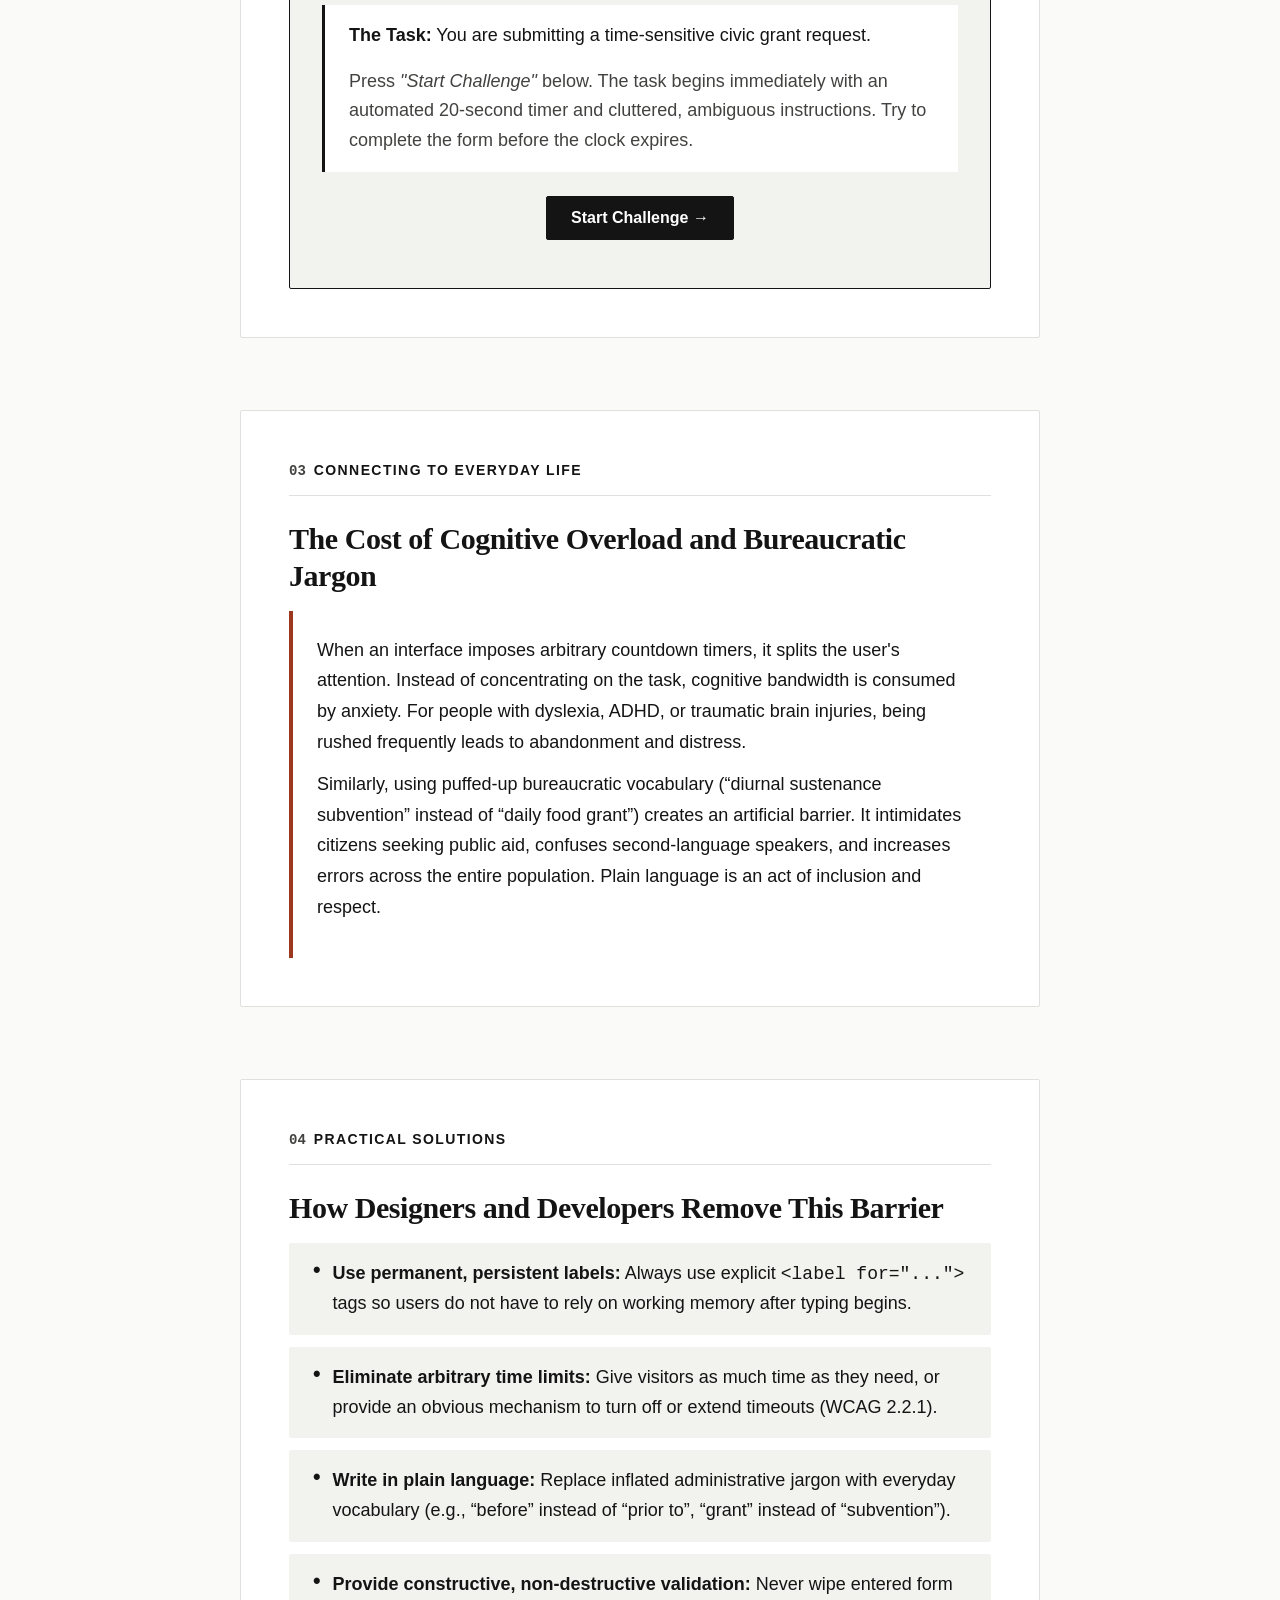
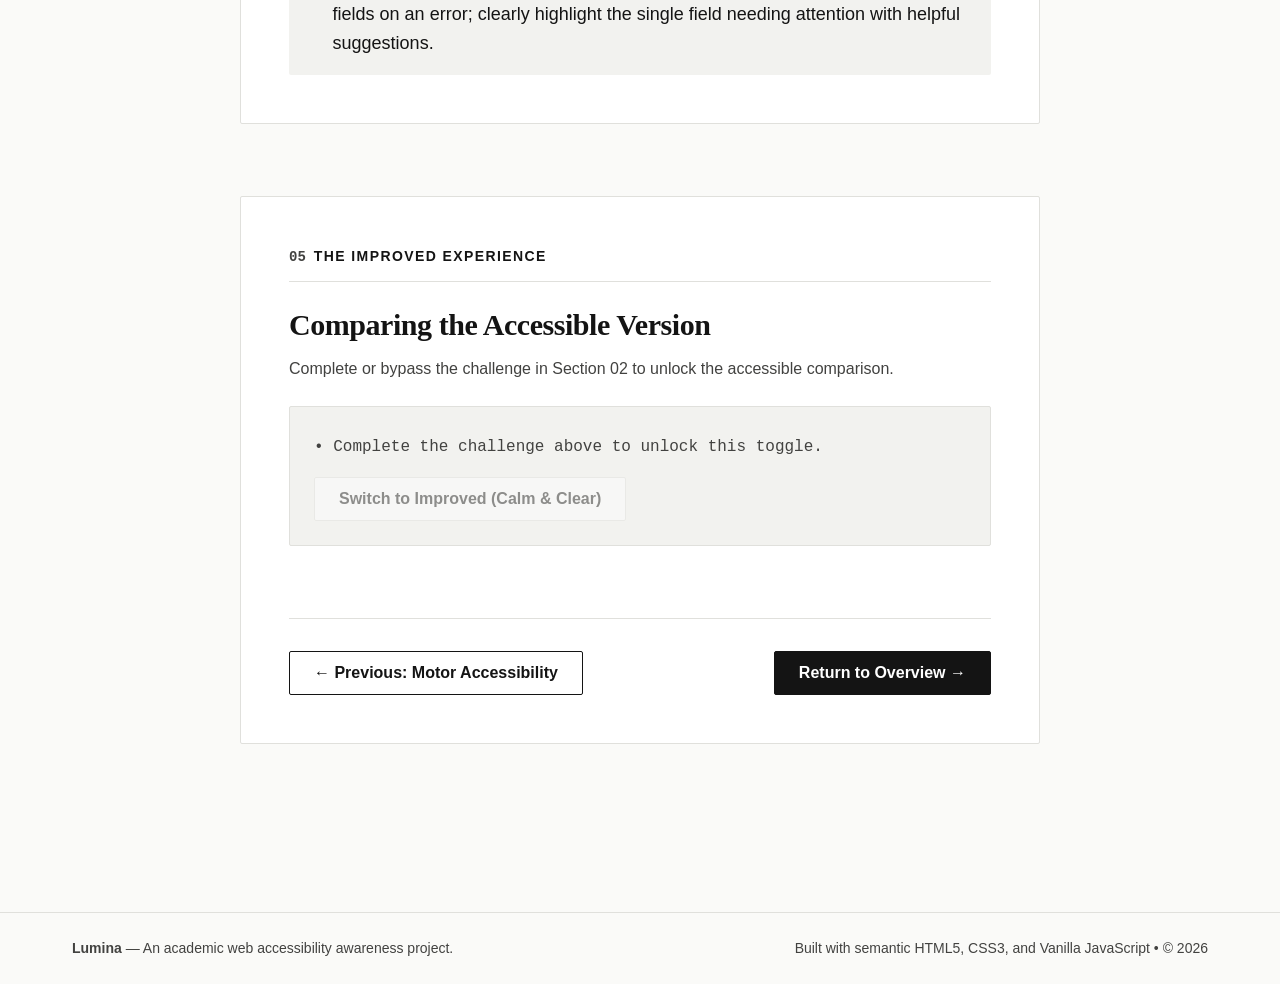
==== commit da3ef810: "Update Lumina accessibilty challenges and design" ====
--- a/cognitive-language.html
+++ b/cognitive-language.html
@@ -249,43 +249,49 @@
               </div>
             </div>
 
-            <!-- Improved Experience Card -->
+            <!-- Improved Experience Card with Second Attempt Task -->
             <div id="cog-lang-improved-display" class="improved-display-card">
               <span class="eyebrow" style="color: var(--color-success);">&check; Calm, Plain-Language Application</span>
-              <h3 style="margin-bottom: var(--space-xs);">Community Support Grant Application</h3>
+              <h3 style="margin-bottom: var(--space-xs);">Community Support Grant Application (Try the Task Again)</h3>
               
               <!-- Plain Language Notice -->
               <div style="background-color: var(--color-surface-muted); border-left: 3px solid var(--color-text); padding: var(--space-md); margin: var(--space-md) 0;">
-                <p style="font-weight: 700; font-size: var(--text-sm); margin-bottom: 2px;">
+                <p style="font-weight: 700; font-size: var(--text-base); margin-bottom: 2px;">
                   What you need to know:
                 </p>
-                <p style="font-size: var(--text-sm); margin: 0; color: var(--color-text);">
+                <p style="font-size: var(--text-base); margin: 0; color: var(--color-text);">
                   If you need emergency funding for daily food or basic living costs, please complete the fields below. There is no countdown timer, and you can take as much time as you need.
                 </p>
               </div>
 
-              <!-- Calm Form with Permanent Labels and Helper Notes -->
-              <div style="max-width: 32rem; margin-top: var(--space-lg);">
+              <!-- Interactive Second Attempt Form with Permanent Labels and Helper Notes -->
+              <form id="cog-lang-improved-attempt-form" style="max-width: 32rem; margin-top: var(--space-lg);">
                 <div class="form-field">
-                  <label for="calm-citizen-id">Full Name or Reference Number</label>
+                  <label for="imp-calm-name">Full Name or Reference Number</label>
                   <span style="font-size: var(--text-xs); color: var(--color-text-muted);">As it appears on your identification card.</span>
-                  <input type="text" id="calm-citizen-id" value="Alex Morgan" readonly>
+                  <input type="text" id="imp-calm-name" value="Alex Morgan" required>
                 </div>
 
                 <div class="form-field">
-                  <label for="calm-grant-amount">Requested Grant Amount (&pound;)</label>
+                  <label for="imp-calm-amount">Requested Grant Amount (&pound;)</label>
                   <span style="font-size: var(--text-xs); color: var(--color-text-muted);">Enter the estimated sum needed for living expenses this week.</span>
-                  <input type="text" id="calm-grant-amount" value="150.00" readonly>
+                  <input type="text" id="imp-calm-amount" value="150.00" required>
                 </div>
 
                 <div class="form-field">
-                  <label for="calm-contact-email">Email Address</label>
+                  <label for="imp-calm-email">Email Address</label>
                   <span style="font-size: var(--text-xs); color: var(--color-text-muted);">We will email your confirmation and next steps here.</span>
-                  <input type="email" id="calm-contact-email" value="alex.morgan@example.com" readonly>
-                </div>
-              </div>
-
-              <div style="border-top: 1px solid var(--color-border); padding-top: var(--space-md); margin-top: var(--space-md); font-size: var(--text-xs); color: var(--color-text-muted);">
+                  <input type="email" id="imp-calm-email" value="alex.morgan@example.com" required>
+                </div>
+
+                <button type="submit" class="btn btn-primary btn-sm" style="margin-top: var(--space-xs);">
+                  Submit Application Calmly
+                </button>
+
+                <div id="cog-lang-improved-feedback" style="margin-top: var(--space-md); padding: var(--space-md); background-color: var(--color-surface-muted); font-size: var(--text-sm); display: none;" aria-live="polite"></div>
+              </form>
+
+              <div style="border-top: 1px solid var(--color-border); padding-top: var(--space-md); margin-top: var(--space-md); font-size: var(--text-sm); color: var(--color-text-muted);">
                 <strong>Why this version succeeds:</strong> No countdown timer pressures the reader. Field labels are permanent and clearly separated from helper hints, and the instructions are written in plain, respectful English that everyone can understand.
               </div>
             </div>
--- a/css/style.css
+++ b/css/style.css
@@ -15,8 +15,8 @@
   --color-surface-hover: #ECECE8;   /* Subtle interactive hover */
   
   --color-text: #141414;            /* Deep charcoal ink (> 15:1 contrast) */
-  --color-text-muted: #575755;      /* Editorial slate graphite (> 5.8:1 contrast) */
-  --color-text-subtle: #767673;     /* Meta / timestamps */
+  --color-text-muted: #424240;      /* Editorial slate graphite (> 8.5:1 contrast, high readability) */
+  --color-text-subtle: #686865;     /* Meta / timestamps (> 5:1 contrast) */
 
   --color-border: #E0E0DC;          /* Hairline divider */
   --color-border-strong: #141414;   /* High-contrast structural line */
@@ -32,16 +32,16 @@
   --font-sans: -apple-system, BlinkMacSystemFont, "Segoe UI", Roboto, "Helvetica Neue", Arial, sans-serif;
   --font-mono: "SFMono-Regular", Consolas, "Liberation Mono", Menlo, Courier, monospace;
 
-  /* Type Scale */
-  --text-xs: 0.75rem;     /* 12px */
-  --text-sm: 0.875rem;    /* 14px */
-  --text-base: 1rem;       /* 16px */
-  --text-md: 1.125rem;    /* 18px */
-  --text-lg: 1.375rem;    /* 22px */
-  --text-xl: 1.75rem;     /* 28px */
-  --text-2xl: 2.25rem;    /* 36px */
-  --text-3xl: 3rem;       /* 48px */
-  --text-4xl: 3.75rem;    /* 60px */
+  /* Improved Type Scale (Increased by ~2-4px across hierarchy for superior readability) */
+  --text-xs: 0.875rem;    /* 14px (Supporting text no longer falls below 14px) */
+  --text-sm: 1rem;        /* 16px (Buttons, navigation, inputs, card summaries) */
+  --text-base: 1.125rem;  /* 18px (Comfortable body text) */
+  --text-md: 1.25rem;     /* 20px (Lead paragraphs, subheadings) */
+  --text-lg: 1.5rem;      /* 24px (Card headings, secondary titles) */
+  --text-xl: 1.875rem;    /* 30px (Section titles) */
+  --text-2xl: 2.375rem;   /* 38px (Page titles) */
+  --text-3xl: 3.125rem;   /* 50px (Hero titles) */
+  --text-4xl: 3.875rem;   /* 62px (Large display) */
 
   /* Spacing Scale */
   --space-2xs: 0.25rem;   /* 4px */
@@ -56,8 +56,8 @@
 
   /* Structural Dimensions */
   --max-width-site: 75rem;        /* 1200px */
-  --max-width-editorial: 52rem;   /* 832px */
-  --max-width-prose: 44rem;       /* 704px */
+  --max-width-editorial: 54rem;   /* 864px */
+  --max-width-prose: 46rem;       /* 736px */
   
   --radius-sm: 2px;
   --radius-md: 4px;
@@ -96,8 +96,9 @@
   background-color: var(--color-bg);
   color: var(--color-text);
   font-family: var(--font-sans);
-  font-size: var(--text-base);
-  line-height: 1.6;
+  font-size: var(--text-base); /* 18px body text */
+  line-height: 1.65;
+  font-weight: 400;
   min-height: 100vh;
   display: flex;
   flex-direction: column;
@@ -108,7 +109,7 @@
    3. Accessible Focus Indicators (WCAG 2.4.7 & 2.4.11)
    -------------------------------------------------------------------------- */
 :focus-visible {
-  outline: 2px solid var(--color-text);
+  outline: 3px solid var(--color-text);
   outline-offset: 3px;
   border-radius: var(--radius-sm);
 }
@@ -141,17 +142,17 @@
   font-family: var(--font-serif);
   color: var(--color-text);
   font-weight: 700;
-  line-height: 1.2;
+  line-height: 1.25;
   letter-spacing: -0.015em;
 }
 
 h1 {
-  font-size: clamp(2rem, 4.5vw + 1rem, var(--text-4xl));
+  font-size: clamp(2.25rem, 4.5vw + 1rem, var(--text-4xl));
   margin-bottom: var(--space-md);
 }
 
 h2 {
-  font-size: clamp(1.5rem, 2.5vw + 0.5rem, var(--text-2xl));
+  font-size: clamp(1.75rem, 2.5vw + 0.5rem, var(--text-2xl));
   margin-bottom: var(--space-sm);
 }
 
@@ -170,7 +171,7 @@
 
 .lead-text {
   font-size: var(--text-md);
-  line-height: 1.65;
+  line-height: 1.7;
   color: var(--color-text-muted);
 }
 
@@ -184,6 +185,7 @@
   font-size: var(--text-xs);
   text-transform: uppercase;
   letter-spacing: 0.1em;
+  font-weight: 600;
   color: var(--color-text-muted);
   margin-bottom: var(--space-xs);
 }
@@ -219,7 +221,7 @@
 
 .logo-text {
   font-family: var(--font-serif);
-  font-size: var(--text-lg);
+  font-size: var(--text-xl);
   font-weight: 700;
   letter-spacing: -0.02em;
 }
@@ -240,7 +242,7 @@
   display: flex;
   align-items: center;
   list-style: none;
-  gap: var(--space-xs);
+  gap: var(--space-sm);
 }
 
 .nav-link {
@@ -260,7 +262,7 @@
 
 .nav-link[aria-current="page"] {
   color: var(--color-text);
-  font-weight: 600;
+  font-weight: 700;
   border-bottom-color: var(--color-text);
 }
 
@@ -273,7 +275,7 @@
   padding: var(--space-xs) var(--space-sm);
   color: var(--color-text);
   font-family: var(--font-sans);
-  font-size: var(--text-xs);
+  font-size: var(--text-sm);
   font-weight: 600;
   text-transform: uppercase;
   letter-spacing: 0.05em;
@@ -337,7 +339,7 @@
 .btn-outline {
   background-color: transparent;
   color: var(--color-text);
-  border-color: var(--color-border);
+  border-color: var(--color-border-strong);
 }
 
 .btn-outline:hover {
@@ -357,13 +359,38 @@
 }
 
 .btn-sm {
-  min-height: 36px;
-  padding: 0.35rem 0.85rem;
-  font-size: var(--text-xs);
-}
-
-/* --------------------------------------------------------------------------
-   8. Clean Minimalist Single-Line Footer
+  min-height: 40px;
+  padding: 0.4rem 1rem;
+  font-size: var(--text-sm);
+}
+
+/* --------------------------------------------------------------------------
+   8. Challenge Completion Notification Banner (Keeps scroll position intact)
+   -------------------------------------------------------------------------- */
+.challenge-completion-notice {
+  display: flex;
+  align-items: center;
+  justify-content: space-between;
+  gap: var(--space-sm);
+  background-color: var(--color-surface);
+  border: 1px solid var(--color-border);
+  border-left: 4px solid var(--color-success);
+  padding: var(--space-md) var(--space-lg);
+  margin-top: var(--space-md);
+  font-size: var(--text-sm);
+  font-weight: 600;
+  color: var(--color-text);
+  border-radius: var(--radius-sm);
+}
+
+.challenge-completion-notice .notice-arrow {
+  font-size: var(--text-md);
+  color: var(--color-text);
+  margin-left: var(--space-2xs);
+}
+
+/* --------------------------------------------------------------------------
+   9. Clean Minimalist Single-Line Footer
    -------------------------------------------------------------------------- */
 .site-footer {
   border-top: 1px solid var(--color-border);
@@ -395,7 +422,7 @@
 }
 
 /* --------------------------------------------------------------------------
-   9. Responsive Breakpoints
+   10. Responsive Breakpoints
    -------------------------------------------------------------------------- */
 @media (max-width: 860px) {
   .header-container {
--- a/css/topics.css
+++ b/css/topics.css
@@ -100,10 +100,10 @@
 .sandbox-instructions {
   background-color: var(--color-surface);
   border-left: 3px solid var(--color-text);
-  padding: var(--space-md);
+  padding: var(--space-md) var(--space-lg);
   margin-bottom: var(--space-lg);
-  font-size: var(--text-sm);
-  line-height: 1.6;
+  font-size: var(--text-base);
+  line-height: 1.65;
 }
 
 .sandbox-interactive-zone {
@@ -116,11 +116,11 @@
 
 .challenge-status-box {
   margin-top: var(--space-md);
-  padding: var(--space-md);
-  border: 1px solid var(--color-border);
-  background-color: var(--color-surface);
-  font-size: var(--text-sm);
-  line-height: 1.6;
+  padding: var(--space-md) var(--space-lg);
+  border: 1px solid var(--color-border);
+  background-color: var(--color-surface);
+  font-size: var(--text-base);
+  line-height: 1.65;
   display: none;
 }
 
@@ -133,7 +133,7 @@
    -------------------------------------------------------------------------- */
 .explanation-panel {
   background-color: var(--color-surface);
-  border-left: 3px solid var(--color-accent);
+  border-left: 4px solid var(--color-accent);
   padding: var(--space-lg);
   margin-top: var(--space-md);
   font-size: var(--text-base);
@@ -160,9 +160,9 @@
   display: flex;
   align-items: flex-start;
   gap: var(--space-sm);
-  font-size: var(--text-sm);
-  line-height: 1.6;
-  padding: var(--space-sm) var(--space-md);
+  font-size: var(--text-base);
+  line-height: 1.65;
+  padding: var(--space-md) var(--space-lg);
   background-color: var(--color-surface-muted);
   border-radius: var(--radius-sm);
 }
@@ -171,6 +171,8 @@
   font-weight: 700;
   color: var(--color-text);
   flex-shrink: 0;
+  font-size: 1.2em;
+  line-height: 1;
 }
 
 /* --------------------------------------------------------------------------
@@ -194,7 +196,7 @@
 
 .gate-status-msg {
   font-family: var(--font-mono);
-  font-size: var(--text-xs);
+  font-size: var(--text-sm);
   color: var(--color-text-muted);
 }
 
@@ -211,18 +213,19 @@
 
 .toggle-btn {
   background-color: var(--color-surface);
-  border: 1px solid var(--color-border);
-  padding: var(--space-xs) var(--space-md);
+  border: 1px solid var(--color-border-strong);
+  padding: var(--space-xs) var(--space-lg);
   font-size: var(--text-sm);
   font-weight: 600;
   cursor: pointer;
   border-radius: var(--radius-sm);
   color: var(--color-text);
+  min-height: 44px;
   transition: all var(--transition-quick);
 }
 
 .toggle-btn:disabled {
-  opacity: 0.4;
+  opacity: 0.45;
   cursor: not-allowed;
   border-color: var(--color-border);
 }
@@ -253,7 +256,7 @@
   position: relative;
   width: 100%;
   min-height: 220px;
-  background-color: #0F0F0E; /* Dark simulated obstructed field */
+  background-color: #0F0F0E;
   border: 1px solid #2B2B28;
   border-radius: var(--radius-sm);
   overflow: hidden;
@@ -274,12 +277,12 @@
   text-align: center;
   padding: var(--space-md);
   font-family: var(--font-mono);
-  font-size: var(--text-xs);
+  font-size: var(--text-sm);
   color: #A3A39E;
 }
 
 .occluded-task-content {
-  opacity: 0.05; /* Barely perceptible visual cues, simulating severe visual obstruction */
+  opacity: 0.05;
   pointer-events: none;
 }
 
@@ -303,7 +306,7 @@
   color: #E0E0DC;
   font-family: var(--font-mono);
   font-size: var(--text-xs);
-  padding: 0.25rem 0.6rem;
+  padding: 0.3rem 0.75rem;
   border-radius: var(--radius-sm);
   margin-bottom: var(--space-md);
 }
@@ -322,7 +325,7 @@
 }
 
 /* --------------------------------------------------------------------------
-   8. Motor Challenge Specifics (Local Pointer Suppression)
+   8. Motor Challenge Specifics (Keyboard Sequence & Focus Indicators)
    -------------------------------------------------------------------------- */
 .pointer-suppressed-area {
   position: relative;
@@ -339,26 +342,66 @@
 
 .pointer-warning-banner {
   font-family: var(--font-mono);
-  font-size: var(--text-xs);
-  background-color: var(--color-surface-muted);
-  border: 1px solid var(--color-border);
-  padding: var(--space-xs) var(--space-sm);
+  font-size: var(--text-sm);
+  background-color: var(--color-surface-muted);
+  border: 1px solid var(--color-border);
+  padding: var(--space-xs) var(--space-md);
   margin-bottom: var(--space-md);
   color: var(--color-text);
-}
-
-/* Deliberately poor keyboard order demonstration */
+  font-weight: 600;
+}
+
+/* Awkward controls in original motor challenge */
 .awkward-btn {
-  padding: 6px 10px;
-  font-size: var(--text-xs);
-  border: 1px solid #CCC;
+  padding: 6px 12px;
+  font-size: var(--text-sm);
+  border: 1px solid #999;
   background: #FFF;
+  cursor: default;
+  min-height: 32px;
+  border-radius: var(--radius-sm);
+  color: var(--color-text);
+}
+
+/* Keep the steps visually ordered while their DOM/tab order is intentionally not. */
+.motor-challenge-controls > .motor-visual-order-1 { order: 1; }
+.motor-challenge-controls > .motor-visual-order-2 { order: 2; }
+.motor-challenge-controls > .motor-visual-order-3 { order: 3; }
+.motor-challenge-controls > .motor-visual-order-4 { order: 4; }
+.motor-challenge-controls > .motor-visual-order-5 { order: 5; }
+
+.awkward-btn:focus {
+  outline: 2px solid var(--color-text);
+  outline-offset: 2px;
+}
+
+/* Intentionally faint outline on Step 2 to demonstrate low-visibility focus */
+.awkward-btn.faint-focus:focus {
+  outline: 1px dotted #888884 !important;
+}
+
+/* Accessible controls in improved motor challenge */
+.accessible-action-btn {
+  min-height: 48px;
+  padding: var(--space-xs) var(--space-lg);
+  font-size: var(--text-sm);
+  font-weight: 600;
+  border: 2px solid var(--color-text);
+  background-color: var(--color-surface);
+  color: var(--color-text);
+  border-radius: var(--radius-sm);
   cursor: pointer;
-}
-
-.awkward-btn:focus {
-  /* Missing prominent outline on one control in the barrier version */
-  outline: none;
+  transition: all var(--transition-quick);
+}
+
+.accessible-action-btn:hover {
+  background-color: var(--color-surface-muted);
+}
+
+.accessible-action-btn:focus-visible {
+  outline: 3px solid var(--color-text);
+  outline-offset: 3px;
+  background-color: var(--color-surface-hover);
 }
 
 /* --------------------------------------------------------------------------
@@ -366,7 +409,7 @@
    -------------------------------------------------------------------------- */
 .cognitive-timer-display {
   font-family: var(--font-mono);
-  font-size: var(--text-md);
+  font-size: var(--text-lg);
   font-weight: 700;
   color: var(--color-accent);
 }
@@ -375,7 +418,7 @@
   background-color: var(--color-surface-muted);
   border: 1px solid var(--color-border);
   padding: var(--space-md);
-  font-size: var(--text-xs);
+  font-size: var(--text-sm);
   line-height: 1.7;
   margin-bottom: var(--space-md);
 }
@@ -401,16 +444,18 @@
   border: 1px solid var(--color-border);
   border-radius: var(--radius-sm);
   font-family: var(--font-sans);
-  font-size: var(--text-sm);
-  background-color: var(--color-surface);
-  color: var(--color-text);
-  min-height: 40px;
+  font-size: var(--text-base);
+  background-color: var(--color-surface);
+  color: var(--color-text);
+  min-height: 44px;
 }
 
 .form-field input:focus,
 .form-field select:focus,
 .form-field textarea:focus {
   border-color: var(--color-text);
+  outline: 2px solid var(--color-text);
+  outline-offset: 1px;
 }
 
 /* --------------------------------------------------------------------------
